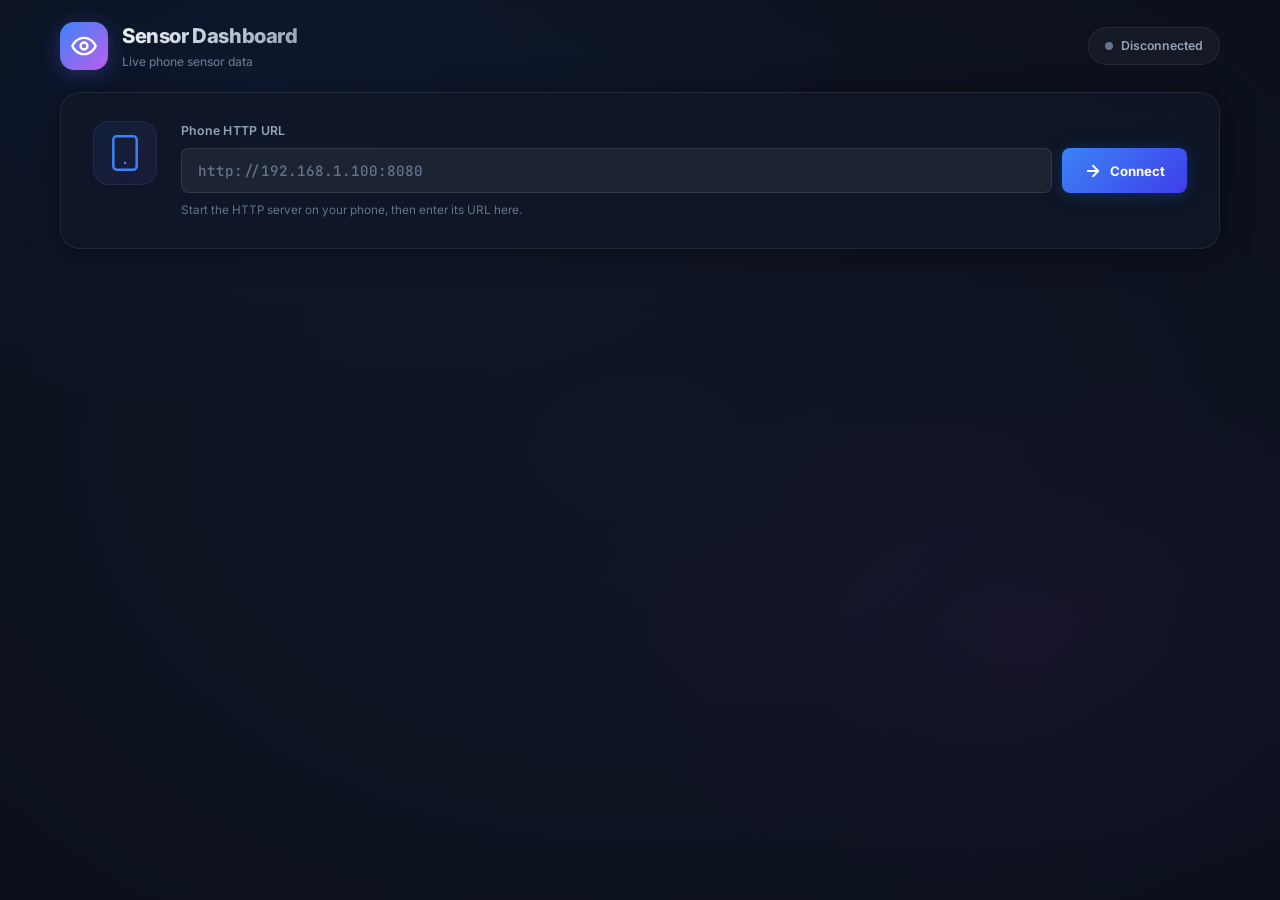
==== web-dashboard/index.html @ 3d36f5be "Add project files" ====
<!DOCTYPE html>
<html lang="en">
<head>
  <meta charset="UTF-8" />
  <meta name="viewport" content="width=device-width, initial-scale=1.0" />
  <title>Sensor Dashboard — Live Phone Sensor Data</title>
  <meta name="description" content="Real-time web dashboard for viewing accelerometer and gyroscope sensor data streamed from your phone." />
  <link rel="preconnect" href="https://fonts.googleapis.com" />
  <link rel="preconnect" href="https://fonts.gstatic.com" crossorigin />
  <link href="https://fonts.googleapis.com/css2?family=Inter:wght@400;500;600;700;800;900&family=JetBrains+Mono:wght@400;500;600;700&display=swap" rel="stylesheet" />
  <link rel="stylesheet" href="style.css" />
</head>
<body>
  <div class="app">
    <!-- Header -->
    <header class="header" id="app-header">
      <div class="header-left">
        <div class="logo-icon">
          <svg width="28" height="28" viewBox="0 0 24 24" fill="none" stroke="currentColor" stroke-width="2" stroke-linecap="round" stroke-linejoin="round">
            <path d="M2 12s3-7 10-7 10 7 10 7-3 7-10 7S2 12 2 12z"/>
            <circle cx="12" cy="12" r="3"/>
          </svg>
        </div>
        <div>
          <h1 class="header-title">Sensor Dashboard</h1>
          <p class="header-subtitle">Live phone sensor data</p>
        </div>
      </div>
      <div class="header-right">
        <div class="connection-status" id="connection-status">
          <span class="status-dot" id="status-dot"></span>
          <span class="status-text" id="status-text">Disconnected</span>
        </div>
      </div>
    </header>

    <!-- Connection Panel -->
    <section class="connect-panel glass-card" id="connect-panel">
      <div class="connect-inner">
        <div class="connect-icon-wrap">
          <svg class="connect-icon" width="40" height="40" viewBox="0 0 24 24" fill="none" stroke="currentColor" stroke-width="1.5" stroke-linecap="round" stroke-linejoin="round">
            <rect x="5" y="2" width="14" height="20" rx="2" ry="2"/>
            <line x1="12" y1="18" x2="12.01" y2="18"/>
          </svg>
        </div>
        <div class="connect-fields">
          <label class="field-label" for="phone-url">Phone HTTP URL</label>
          <div class="url-input-group">
            <input
              type="text"
              id="phone-url"
              class="url-input"
              placeholder="http://192.168.1.100:8080"
              spellcheck="false"
              autocomplete="off"
            />
            <button class="btn btn-primary" id="connect-btn">
              <span class="btn-icon">
                <svg width="18" height="18" viewBox="0 0 24 24" fill="none" stroke="currentColor" stroke-width="2.5" stroke-linecap="round" stroke-linejoin="round">
                  <path d="M5 12h14M12 5l7 7-7 7"/>
                </svg>
              </span>
              <span class="btn-label" id="connect-btn-label">Connect</span>
            </button>
          </div>
          <p class="connect-hint">Start the HTTP server on your phone, then enter its URL here.</p>
        </div>
      </div>
    </section>

    <!-- Stats Bar -->
    <section class="stats-bar" id="stats-bar">
      <div class="stat-chip" id="stat-samples">
        <span class="stat-icon">
          <svg width="16" height="16" viewBox="0 0 24 24" fill="none" stroke="currentColor" stroke-width="2"><polyline points="22 12 18 12 15 21 9 3 6 12 2 12"/></svg>
        </span>
        <span class="stat-label">Samples</span>
        <span class="stat-value" id="stat-samples-value">0</span>
      </div>
      <div class="stat-chip" id="stat-rate">
        <span class="stat-icon">
          <svg width="16" height="16" viewBox="0 0 24 24" fill="none" stroke="currentColor" stroke-width="2"><circle cx="12" cy="12" r="10"/><polyline points="12 6 12 12 16 14"/></svg>
        </span>
        <span class="stat-label">Rate</span>
        <span class="stat-value" id="stat-rate-value">0 Hz</span>
      </div>
      <div class="stat-chip" id="stat-latency">
        <span class="stat-icon">
          <svg width="16" height="16" viewBox="0 0 24 24" fill="none" stroke="currentColor" stroke-width="2"><path d="M13 2L3 14h9l-1 8 10-12h-9l1-8z"/></svg>
        </span>
        <span class="stat-label">Elapsed</span>
        <span class="stat-value" id="stat-latency-value">00:00</span>
      </div>
      <div class="stat-chip" id="stat-packet">
        <span class="stat-icon">
          <svg width="16" height="16" viewBox="0 0 24 24" fill="none" stroke="currentColor" stroke-width="2"><path d="M12 20V10M18 20V4M6 20v-4"/></svg>
        </span>
        <span class="stat-label">Seq</span>
        <span class="stat-value" id="stat-packet-value">—</span>
      </div>
    </section>

    <!-- Main Dashboard -->
    <main class="dashboard" id="dashboard">
      <!-- Accelerometer Card -->
      <section class="sensor-card glass-card" id="accel-card">
        <div class="sensor-header">
          <div class="sensor-title-group">
            <div class="sensor-icon accel-icon">
              <svg width="22" height="22" viewBox="0 0 24 24" fill="none" stroke="currentColor" stroke-width="2" stroke-linecap="round" stroke-linejoin="round">
                <path d="M13 2L3 14h9l-1 8 10-12h-9l1-8z"/>
              </svg>
            </div>
            <div>
              <h2 class="sensor-name">Accelerometer</h2>
              <span class="sensor-unit">m/s²</span>
            </div>
          </div>
          <div class="sensor-magnitude" id="accel-magnitude">0.000</div>
        </div>

        <div class="axis-rows">
          <div class="axis-row">
            <span class="axis-label accel-label">X</span>
            <div class="axis-bar-track">
              <div class="axis-bar accel-bar" id="accel-x-bar"></div>
            </div>
            <span class="axis-value mono" id="accel-x-value">0.000</span>
          </div>
          <div class="axis-row">
            <span class="axis-label accel-label">Y</span>
            <div class="axis-bar-track">
              <div class="axis-bar accel-bar" id="accel-y-bar"></div>
            </div>
            <span class="axis-value mono" id="accel-y-value">0.000</span>
          </div>
          <div class="axis-row">
            <span class="axis-label accel-label">Z</span>
            <div class="axis-bar-track">
              <div class="axis-bar accel-bar" id="accel-z-bar"></div>
            </div>
            <span class="axis-value mono" id="accel-z-value">0.000</span>
          </div>
        </div>

        <div class="chart-container">
          <canvas id="accel-chart" class="sensor-chart"></canvas>
        </div>
      </section>

      <!-- Gyroscope Card -->
      <section class="sensor-card glass-card" id="gyro-card">
        <div class="sensor-header">
          <div class="sensor-title-group">
            <div class="sensor-icon gyro-icon">
              <svg width="22" height="22" viewBox="0 0 24 24" fill="none" stroke="currentColor" stroke-width="2" stroke-linecap="round" stroke-linejoin="round">
                <path d="M21 12a9 9 0 11-6.219-8.56"/>
                <polyline points="21 3 21 9 15 9"/>
              </svg>
            </div>
            <div>
              <h2 class="sensor-name">Gyroscope</h2>
              <span class="sensor-unit">rad/s</span>
            </div>
          </div>
          <div class="sensor-magnitude gyro-mag" id="gyro-magnitude">0.000</div>
        </div>

        <div class="axis-rows">
          <div class="axis-row">
            <span class="axis-label gyro-label">X</span>
            <div class="axis-bar-track">
              <div class="axis-bar gyro-bar" id="gyro-x-bar"></div>
            </div>
            <span class="axis-value mono" id="gyro-x-value">0.000</span>
          </div>
          <div class="axis-row">
            <span class="axis-label gyro-label">Y</span>
            <div class="axis-bar-track">
              <div class="axis-bar gyro-bar" id="gyro-y-bar"></div>
            </div>
            <span class="axis-value mono" id="gyro-y-value">0.000</span>
          </div>
          <div class="axis-row">
            <span class="axis-label gyro-label">Z</span>
            <div class="axis-bar-track">
              <div class="axis-bar gyro-bar" id="gyro-z-bar"></div>
            </div>
            <span class="axis-value mono" id="gyro-z-value">0.000</span>
          </div>
        </div>

        <div class="chart-container">
          <canvas id="gyro-chart" class="sensor-chart"></canvas>
        </div>
      </section>
    </main>

    <!-- 3D Orientation Visualization -->
    <section class="orientation-section glass-card" id="orientation-section">
      <div class="sensor-header">
        <div class="sensor-title-group">
          <div class="sensor-icon orient-icon">
            <svg width="22" height="22" viewBox="0 0 24 24" fill="none" stroke="currentColor" stroke-width="2" stroke-linecap="round" stroke-linejoin="round">
              <rect x="4" y="4" width="16" height="16" rx="2" ry="2"/>
              <rect x="9" y="9" width="6" height="6"/>
              <line x1="9" y1="1" x2="9" y2="4"/>
              <line x1="15" y1="1" x2="15" y2="4"/>
              <line x1="9" y1="20" x2="9" y2="23"/>
              <line x1="15" y1="20" x2="15" y2="23"/>
              <line x1="20" y1="9" x2="23" y2="9"/>
              <line x1="20" y1="14" x2="23" y2="14"/>
              <line x1="1" y1="9" x2="4" y2="9"/>
              <line x1="1" y1="14" x2="4" y2="14"/>
            </svg>
          </div>
          <div>
            <h2 class="sensor-name">Live Data Feed</h2>
            <span class="sensor-unit">Raw JSON packets</span>
          </div>
        </div>
      </div>
      <div class="data-feed-container">
        <pre class="data-feed mono" id="data-feed"></pre>
      </div>
    </section>

  </div>

  <script src="app.js"></script>
</body>
</html>
---- web-dashboard/style.css ----
/* ====== Design Tokens ====== */
:root {
  /* Dark palette */
  --bg-primary: #0a0e1a;
  --bg-secondary: #111827;
  --bg-card: rgba(17, 24, 39, 0.7);
  --bg-card-hover: rgba(24, 33, 54, 0.85);
  --bg-glass: rgba(255, 255, 255, 0.04);
  --bg-glass-border: rgba(255, 255, 255, 0.08);
  --bg-input: rgba(255, 255, 255, 0.06);
  --bg-input-focus: rgba(255, 255, 255, 0.1);

  /* Text */
  --text-primary: #f1f5f9;
  --text-secondary: #94a3b8;
  --text-muted: #64748b;
  --text-inverse: #0f172a;

  /* Accent colors */
  --accel-hue: 217;
  --accel-color: hsl(var(--accel-hue), 91%, 60%);
  --accel-color-dim: hsla(var(--accel-hue), 91%, 60%, 0.15);
  --accel-glow: hsla(var(--accel-hue), 91%, 60%, 0.35);

  --gyro-hue: 280;
  --gyro-color: hsl(var(--gyro-hue), 80%, 65%);
  --gyro-color-dim: hsla(var(--gyro-hue), 80%, 65%, 0.15);
  --gyro-glow: hsla(var(--gyro-hue), 80%, 65%, 0.35);

  --orient-hue: 160;
  --orient-color: hsl(var(--orient-hue), 70%, 50%);

  --success: #22c55e;
  --warning: #f59e0b;
  --error: #ef4444;

  /* Misc */
  --radius-sm: 8px;
  --radius-md: 14px;
  --radius-lg: 20px;
  --shadow-card: 0 4px 32px rgba(0, 0, 0, 0.4);
  --transition-fast: 180ms ease;
  --transition-normal: 300ms ease;
  --font-sans: 'Inter', system-ui, -apple-system, sans-serif;
  --font-mono: 'JetBrains Mono', 'Fira Code', monospace;
}

/* ====== Reset & Base ====== */
*, *::before, *::after {
  box-sizing: border-box;
  margin: 0;
  padding: 0;
}

html {
  font-size: 15px;
  scroll-behavior: smooth;
  -webkit-font-smoothing: antialiased;
  -moz-osx-font-smoothing: grayscale;
}

body {
  font-family: var(--font-sans);
  background: var(--bg-primary);
  color: var(--text-primary);
  line-height: 1.6;
  min-height: 100vh;
  overflow-x: hidden;
}

/* Animated background gradient */
body::before {
  content: '';
  position: fixed;
  inset: 0;
  z-index: -1;
  background:
    radial-gradient(ellipse 80% 60% at 20% 10%, hsla(var(--accel-hue), 80%, 50%, 0.08) 0%, transparent 60%),
    radial-gradient(ellipse 60% 50% at 80% 70%, hsla(var(--gyro-hue), 70%, 50%, 0.06) 0%, transparent 60%),
    radial-gradient(ellipse 90% 90% at 50% 50%, hsla(220, 40%, 10%, 1) 0%, var(--bg-primary) 100%);
  animation: bgPulse 12s ease-in-out infinite alternate;
}

@keyframes bgPulse {
  0% { opacity: 1; }
  100% { opacity: 0.85; }
}

.mono {
  font-family: var(--font-mono);
}

/* ====== App Container ====== */
.app {
  max-width: 1200px;
  margin: 0 auto;
  padding: 0 20px 48px;
}

/* ====== Glass Card ====== */
.glass-card {
  background: var(--bg-card);
  border: 1px solid var(--bg-glass-border);
  border-radius: var(--radius-lg);
  backdrop-filter: blur(24px);
  -webkit-backdrop-filter: blur(24px);
  box-shadow: var(--shadow-card);
  transition: border-color var(--transition-normal), box-shadow var(--transition-normal);
}

.glass-card:hover {
  border-color: rgba(255, 255, 255, 0.12);
}

/* ====== Header ====== */
.header {
  display: flex;
  align-items: center;
  justify-content: space-between;
  padding: 20px 0;
  gap: 16px;
}

.header-left {
  display: flex;
  align-items: center;
  gap: 14px;
}

.logo-icon {
  display: flex;
  align-items: center;
  justify-content: center;
  width: 48px;
  height: 48px;
  border-radius: 14px;
  background: linear-gradient(135deg, var(--accel-color), var(--gyro-color));
  color: white;
  box-shadow: 0 4px 20px rgba(99, 102, 241, 0.3);
  animation: logoPulse 4s ease-in-out infinite;
}

@keyframes logoPulse {
  0%, 100% { box-shadow: 0 4px 20px rgba(99, 102, 241, 0.3); }
  50% { box-shadow: 0 4px 28px rgba(99, 102, 241, 0.5); }
}

.header-title {
  font-size: 1.35rem;
  font-weight: 800;
  letter-spacing: -0.02em;
  background: linear-gradient(135deg, var(--text-primary) 0%, var(--text-secondary) 100%);
  -webkit-background-clip: text;
  -webkit-text-fill-color: transparent;
  background-clip: text;
}

.header-subtitle {
  font-size: 0.8rem;
  color: var(--text-muted);
  font-weight: 500;
}

/* Connection status */
.connection-status {
  display: flex;
  align-items: center;
  gap: 8px;
  padding: 8px 16px;
  border-radius: 100px;
  background: rgba(255, 255, 255, 0.04);
  border: 1px solid rgba(255, 255, 255, 0.08);
  font-size: 0.82rem;
  font-weight: 600;
  transition: all var(--transition-normal);
}

.connection-status.connected {
  border-color: rgba(34, 197, 94, 0.3);
  background: rgba(34, 197, 94, 0.08);
}

.connection-status.connecting {
  border-color: rgba(245, 158, 11, 0.3);
  background: rgba(245, 158, 11, 0.08);
}

.status-dot {
  width: 8px;
  height: 8px;
  border-radius: 50%;
  background: var(--text-muted);
  transition: background var(--transition-normal);
}

.status-dot.active {
  background: var(--success);
  box-shadow: 0 0 8px var(--success);
  animation: dotPulse 2s ease-in-out infinite;
}

.status-dot.connecting {
  background: var(--warning);
  animation: dotPulse 0.8s ease-in-out infinite;
}

@keyframes dotPulse {
  0%, 100% { opacity: 1; }
  50% { opacity: 0.4; }
}

.status-text {
  color: var(--text-secondary);
}

/* ====== Connect Panel ====== */
.connect-panel {
  padding: 28px 32px;
  margin-bottom: 20px;
}

.connect-inner {
  display: flex;
  align-items: flex-start;
  gap: 24px;
}

.connect-icon-wrap {
  display: flex;
  align-items: center;
  justify-content: center;
  width: 64px;
  height: 64px;
  flex-shrink: 0;
  border-radius: 16px;
  background: linear-gradient(135deg, hsla(var(--accel-hue), 60%, 50%, 0.12), hsla(var(--gyro-hue), 50%, 50%, 0.1));
  border: 1px solid rgba(255, 255, 255, 0.06);
  color: var(--accel-color);
}

.connect-fields {
  flex: 1;
  min-width: 0;
}

.field-label {
  display: block;
  font-size: 0.82rem;
  font-weight: 600;
  color: var(--text-secondary);
  margin-bottom: 8px;
  letter-spacing: 0.02em;
}

.url-input-group {
  display: flex;
  gap: 10px;
}

.url-input {
  flex: 1;
  min-width: 0;
  padding: 12px 16px;
  border: 1px solid rgba(255, 255, 255, 0.1);
  border-radius: var(--radius-sm);
  background: var(--bg-input);
  color: var(--text-primary);
  font-family: var(--font-mono);
  font-size: 0.95rem;
  font-weight: 500;
  outline: none;
  transition: all var(--transition-fast);
}

.url-input::placeholder {
  color: var(--text-muted);
}

.url-input:focus {
  background: var(--bg-input-focus);
  border-color: var(--accel-color);
  box-shadow: 0 0 0 3px var(--accel-color-dim);
}

.connect-hint {
  margin-top: 8px;
  font-size: 0.78rem;
  color: var(--text-muted);
}

/* ====== Buttons ====== */
.btn {
  display: inline-flex;
  align-items: center;
  gap: 8px;
  padding: 12px 22px;
  border: none;
  border-radius: var(--radius-sm);
  font-family: var(--font-sans);
  font-size: 0.88rem;
  font-weight: 700;
  cursor: pointer;
  transition: all var(--transition-fast);
  white-space: nowrap;
}

.btn-primary {
  background: linear-gradient(135deg, var(--accel-color), hsl(240, 80%, 58%));
  color: white;
  box-shadow: 0 2px 16px hsla(var(--accel-hue), 80%, 50%, 0.3);
}

.btn-primary:hover {
  box-shadow: 0 4px 24px hsla(var(--accel-hue), 80%, 50%, 0.45);
  transform: translateY(-1px);
}

.btn-primary:active {
  transform: translateY(0);
}

.btn-primary.connected {
  background: linear-gradient(135deg, var(--error), hsl(0, 70%, 45%));
  box-shadow: 0 2px 16px hsla(0, 80%, 50%, 0.3);
}

.btn-primary.connected:hover {
  box-shadow: 0 4px 24px hsla(0, 80%, 50%, 0.45);
}

.btn-icon {
  display: flex;
  align-items: center;
}

/* ====== Stats Bar ====== */
.stats-bar {
  display: flex;
  gap: 10px;
  margin-bottom: 20px;
  flex-wrap: wrap;
  opacity: 0;
  transform: translateY(8px);
  transition: all var(--transition-normal);
  pointer-events: none;
}

.stats-bar.visible {
  opacity: 1;
  transform: translateY(0);
  pointer-events: auto;
}

.stat-chip {
  display: flex;
  align-items: center;
  gap: 8px;
  padding: 10px 16px;
  background: rgba(255, 255, 255, 0.04);
  border: 1px solid rgba(255, 255, 255, 0.07);
  border-radius: 100px;
  font-size: 0.82rem;
  transition: all var(--transition-fast);
}

.stat-chip:hover {
  background: rgba(255, 255, 255, 0.07);
}

.stat-icon {
  display: flex;
  color: var(--text-muted);
}

.stat-label {
  color: var(--text-muted);
  font-weight: 500;
}

.stat-value {
  font-family: var(--font-mono);
  font-weight: 700;
  color: var(--text-primary);
  font-size: 0.85rem;
}

/* ====== Dashboard Grid ====== */
.dashboard {
  display: grid;
  grid-template-columns: 1fr 1fr;
  gap: 20px;
  margin-bottom: 20px;
  opacity: 0;
  transform: translateY(12px);
  transition: all 500ms ease;
}

.dashboard.visible {
  opacity: 1;
  transform: translateY(0);
}

/* ====== Sensor Card ====== */
.sensor-card {
  padding: 24px;
  transition: all var(--transition-normal);
}

.sensor-card:hover {
  box-shadow: 0 8px 40px rgba(0, 0, 0, 0.5);
}

.sensor-header {
  display: flex;
  align-items: center;
  justify-content: space-between;
  margin-bottom: 20px;
}

.sensor-title-group {
  display: flex;
  align-items: center;
  gap: 12px;
}

.sensor-icon {
  display: flex;
  align-items: center;
  justify-content: center;
  width: 42px;
  height: 42px;
  border-radius: 12px;
}

.accel-icon {
  background: var(--accel-color-dim);
  color: var(--accel-color);
  box-shadow: 0 0 16px var(--accel-color-dim);
}

.gyro-icon {
  background: var(--gyro-color-dim);
  color: var(--gyro-color);
  box-shadow: 0 0 16px var(--gyro-color-dim);
}

.orient-icon {
  background: hsla(var(--orient-hue), 70%, 50%, 0.15);
  color: var(--orient-color);
  box-shadow: 0 0 16px hsla(var(--orient-hue), 70%, 50%, 0.15);
}

.sensor-name {
  font-size: 1.05rem;
  font-weight: 700;
  letter-spacing: -0.01em;
}

.sensor-unit {
  font-size: 0.75rem;
  color: var(--text-muted);
  font-weight: 500;
}

.sensor-magnitude {
  font-family: var(--font-mono);
  font-size: 1.6rem;
  font-weight: 800;
  color: var(--accel-color);
  text-shadow: 0 0 20px var(--accel-glow);
  transition: color var(--transition-fast);
}

.sensor-magnitude.gyro-mag {
  color: var(--gyro-color);
  text-shadow: 0 0 20px var(--gyro-glow);
}

/* ====== Axis Rows ====== */
.axis-rows {
  display: flex;
  flex-direction: column;
  gap: 12px;
  margin-bottom: 20px;
}

.axis-row {
  display: flex;
  align-items: center;
  gap: 12px;
}

.axis-label {
  font-family: var(--font-mono);
  font-size: 0.85rem;
  font-weight: 800;
  width: 20px;
  text-align: center;
}

.accel-label { color: var(--accel-color); }
.gyro-label { color: var(--gyro-color); }

.axis-bar-track {
  flex: 1;
  height: 8px;
  border-radius: 4px;
  background: rgba(255, 255, 255, 0.06);
  overflow: hidden;
  position: relative;
}

.axis-bar {
  height: 100%;
  border-radius: 4px;
  width: 0%;
  transition: width 80ms linear;
  position: relative;
}

.accel-bar {
  background: linear-gradient(90deg, var(--accel-color), hsl(calc(var(--accel-hue) + 20), 90%, 65%));
  box-shadow: 0 0 8px var(--accel-glow);
}

.gyro-bar {
  background: linear-gradient(90deg, var(--gyro-color), hsl(calc(var(--gyro-hue) + 20), 80%, 70%));
  box-shadow: 0 0 8px var(--gyro-glow);
}

.axis-value {
  width: 110px;
  text-align: right;
  font-size: 0.82rem;
  font-weight: 600;
  color: var(--text-secondary);
}

/* ====== Charts ====== */
.chart-container {
  position: relative;
  width: 100%;
  height: 120px;
  border-radius: var(--radius-sm);
  overflow: hidden;
  background: rgba(255, 255, 255, 0.02);
  border: 1px solid rgba(255, 255, 255, 0.04);
}

.sensor-chart {
  width: 100%;
  height: 100%;
  display: block;
}

/* ====== Orientation / Data Feed Section ====== */
.orientation-section {
  padding: 24px;
  opacity: 0;
  transform: translateY(12px);
  transition: all 500ms ease 200ms;
}

.orientation-section.visible {
  opacity: 1;
  transform: translateY(0);
}

.data-feed-container {
  margin-top: 16px;
  max-height: 200px;
  overflow-y: auto;
  border-radius: var(--radius-sm);
  background: rgba(0, 0, 0, 0.3);
  border: 1px solid rgba(255, 255, 255, 0.04);
}

.data-feed-container::-webkit-scrollbar {
  width: 6px;
}

.data-feed-container::-webkit-scrollbar-track {
  background: transparent;
}

.data-feed-container::-webkit-scrollbar-thumb {
  background: rgba(255, 255, 255, 0.1);
  border-radius: 3px;
}

.data-feed {
  padding: 12px 16px;
  font-size: 0.72rem;
  line-height: 1.7;
  color: var(--text-muted);
  white-space: pre-wrap;
  word-break: break-all;
}

.data-feed .feed-line {
  display: block;
  padding: 2px 0;
  border-bottom: 1px solid rgba(255, 255, 255, 0.02);
}

.data-feed .feed-line:last-child {
  border-bottom: none;
}

.data-feed .feed-key {
  color: var(--accel-color);
}

.data-feed .feed-value {
  color: var(--text-secondary);
}

.data-feed .feed-number {
  color: var(--gyro-color);
}

/* ====== Responsive ====== */
@media (max-width: 800px) {
  .dashboard {
    grid-template-columns: 1fr;
  }

  .connect-inner {
    flex-direction: column;
    align-items: stretch;
  }

  .connect-icon-wrap {
    display: none;
  }

  .url-input-group {
    flex-direction: column;
  }

  .stats-bar {
    gap: 8px;
  }

  .stat-chip {
    padding: 8px 12px;
    font-size: 0.78rem;
  }
}

@media (max-width: 500px) {
  html {
    font-size: 14px;
  }

  .app {
    padding: 0 12px 32px;
  }

  .connect-panel {
    padding: 20px;
  }

  .sensor-card {
    padding: 18px;
  }

  .header-title {
    font-size: 1.15rem;
  }
}

/* ====== Animations ====== */
@keyframes fadeInUp {
  from {
    opacity: 0;
    transform: translateY(16px);
  }
  to {
    opacity: 1;
    transform: translateY(0);
  }
}

.connect-panel {
  animation: fadeInUp 600ms ease forwards;
}
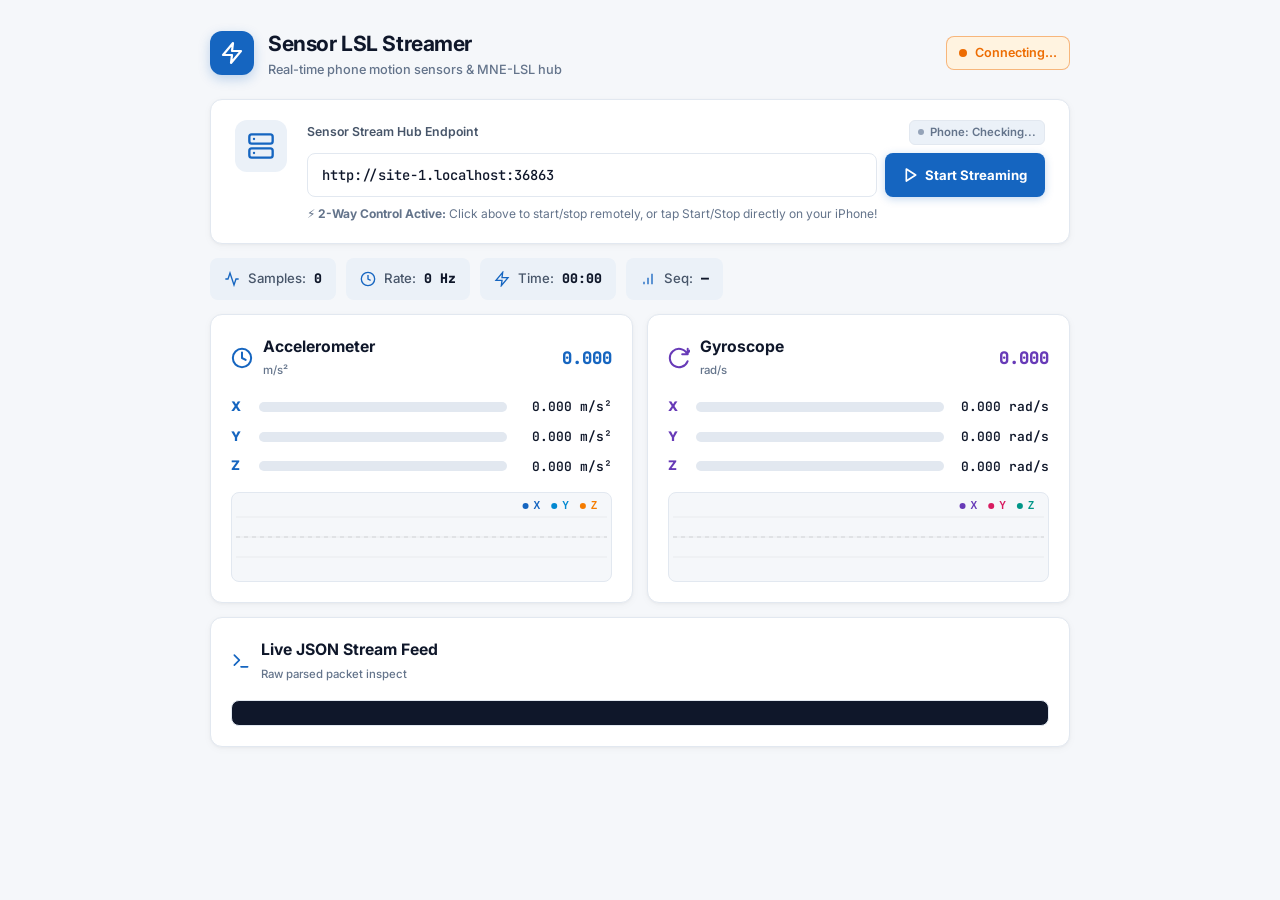
==== commit d363cdc3: "bug fixes" ====
--- a/web-dashboard/index.html
+++ b/web-dashboard/index.html
@@ -3,27 +3,26 @@
 <head>
   <meta charset="UTF-8" />
   <meta name="viewport" content="width=device-width, initial-scale=1.0" />
-  <title>Sensor Dashboard — Live Phone Sensor Data</title>
-  <meta name="description" content="Real-time web dashboard for viewing accelerometer and gyroscope sensor data streamed from your phone." />
+  <title>Sensor LSL Streamer — Live Dashboard</title>
+  <meta name="description" content="Real-time motion sensor dashboard matching the Flutter mobile app." />
   <link rel="preconnect" href="https://fonts.googleapis.com" />
   <link rel="preconnect" href="https://fonts.gstatic.com" crossorigin />
-  <link href="https://fonts.googleapis.com/css2?family=Inter:wght@400;500;600;700;800;900&family=JetBrains+Mono:wght@400;500;600;700&display=swap" rel="stylesheet" />
+  <link href="https://fonts.googleapis.com/css2?family=Inter:wght@400;500;600;700;800&family=JetBrains+Mono:wght@500;600;700&display=swap" rel="stylesheet" />
   <link rel="stylesheet" href="style.css" />
 </head>
 <body>
   <div class="app">
-    <!-- Header -->
+    <!-- App Bar / Header -->
     <header class="header" id="app-header">
       <div class="header-left">
         <div class="logo-icon">
-          <svg width="28" height="28" viewBox="0 0 24 24" fill="none" stroke="currentColor" stroke-width="2" stroke-linecap="round" stroke-linejoin="round">
-            <path d="M2 12s3-7 10-7 10 7 10 7-3 7-10 7S2 12 2 12z"/>
-            <circle cx="12" cy="12" r="3"/>
+          <svg width="24" height="24" viewBox="0 0 24 24" fill="none" stroke="currentColor" stroke-width="2.2" stroke-linecap="round" stroke-linejoin="round">
+            <path d="M13 2L3 14h9l-1 8 10-12h-9l1-8z"/>
           </svg>
         </div>
         <div>
-          <h1 class="header-title">Sensor Dashboard</h1>
-          <p class="header-subtitle">Live phone sensor data</p>
+          <h1 class="header-title">Sensor LSL Streamer</h1>
+          <p class="header-subtitle">Real-time phone motion sensors & MNE-LSL hub</p>
         </div>
       </div>
       <div class="header-right">
@@ -34,81 +33,90 @@
       </div>
     </header>
 
-    <!-- Connection Panel -->
+    <!-- Stream Summary Card (Matching Flutter _StreamSummary) -->
     <section class="connect-panel glass-card" id="connect-panel">
       <div class="connect-inner">
         <div class="connect-icon-wrap">
-          <svg class="connect-icon" width="40" height="40" viewBox="0 0 24 24" fill="none" stroke="currentColor" stroke-width="1.5" stroke-linecap="round" stroke-linejoin="round">
-            <rect x="5" y="2" width="14" height="20" rx="2" ry="2"/>
-            <line x1="12" y1="18" x2="12.01" y2="18"/>
+          <svg class="connect-icon" width="28" height="28" viewBox="0 0 24 24" fill="none" stroke="currentColor" stroke-width="2" stroke-linecap="round" stroke-linejoin="round">
+            <rect x="2" y="2" width="20" height="8" rx="2" ry="2"/>
+            <rect x="2" y="14" width="20" height="8" rx="2" ry="2"/>
+            <line x1="6" y1="6" x2="6.01" y2="6"/>
+            <line x1="6" y1="18" x2="6.01" y2="18"/>
           </svg>
         </div>
         <div class="connect-fields">
-          <label class="field-label" for="phone-url">Phone HTTP URL</label>
+          <div style="display: flex; align-items: center; justify-content: space-between; margin-bottom: 8px;">
+            <label class="field-label" style="margin-bottom: 0;" for="phone-url">Sensor Stream Hub Endpoint</label>
+            <span class="phone-sync-pill" id="phone-sync-pill">
+              <span class="sync-dot" id="sync-dot"></span>
+              <span id="sync-text">Phone: Checking...</span>
+            </span>
+          </div>
           <div class="url-input-group">
             <input
               type="text"
               id="phone-url"
               class="url-input"
-              placeholder="http://192.168.1.100:8080"
+              placeholder="http://localhost:3000"
               spellcheck="false"
               autocomplete="off"
             />
-            <button class="btn btn-primary" id="connect-btn">
-              <span class="btn-icon">
-                <svg width="18" height="18" viewBox="0 0 24 24" fill="none" stroke="currentColor" stroke-width="2.5" stroke-linecap="round" stroke-linejoin="round">
-                  <path d="M5 12h14M12 5l7 7-7 7"/>
+            <button class="btn btn-primary" id="remote-stream-btn" type="button">
+              <span class="btn-icon" id="remote-btn-icon">
+                <svg width="16" height="16" viewBox="0 0 24 24" fill="none" stroke="currentColor" stroke-width="2.5" stroke-linecap="round" stroke-linejoin="round">
+                  <polygon points="5 3 19 12 5 21 5 3"/>
                 </svg>
               </span>
-              <span class="btn-label" id="connect-btn-label">Connect</span>
+              <span class="btn-label" id="remote-btn-label">Start Streaming</span>
             </button>
           </div>
-          <p class="connect-hint">Start the HTTP server on your phone, then enter its URL here.</p>
+          <p class="connect-hint">⚡ <b>2-Way Control Active:</b> Click above to start/stop remotely, or tap Start/Stop directly on your iPhone!</p>
         </div>
       </div>
     </section>
 
-    <!-- Stats Bar -->
+    <!-- Stats Bar (Matching Flutter _MetricChips) -->
     <section class="stats-bar" id="stats-bar">
       <div class="stat-chip" id="stat-samples">
         <span class="stat-icon">
           <svg width="16" height="16" viewBox="0 0 24 24" fill="none" stroke="currentColor" stroke-width="2"><polyline points="22 12 18 12 15 21 9 3 6 12 2 12"/></svg>
         </span>
-        <span class="stat-label">Samples</span>
+        <span class="stat-label">Samples:</span>
         <span class="stat-value" id="stat-samples-value">0</span>
       </div>
       <div class="stat-chip" id="stat-rate">
         <span class="stat-icon">
           <svg width="16" height="16" viewBox="0 0 24 24" fill="none" stroke="currentColor" stroke-width="2"><circle cx="12" cy="12" r="10"/><polyline points="12 6 12 12 16 14"/></svg>
         </span>
-        <span class="stat-label">Rate</span>
+        <span class="stat-label">Rate:</span>
         <span class="stat-value" id="stat-rate-value">0 Hz</span>
       </div>
       <div class="stat-chip" id="stat-latency">
         <span class="stat-icon">
           <svg width="16" height="16" viewBox="0 0 24 24" fill="none" stroke="currentColor" stroke-width="2"><path d="M13 2L3 14h9l-1 8 10-12h-9l1-8z"/></svg>
         </span>
-        <span class="stat-label">Elapsed</span>
+        <span class="stat-label">Time:</span>
         <span class="stat-value" id="stat-latency-value">00:00</span>
       </div>
       <div class="stat-chip" id="stat-packet">
         <span class="stat-icon">
           <svg width="16" height="16" viewBox="0 0 24 24" fill="none" stroke="currentColor" stroke-width="2"><path d="M12 20V10M18 20V4M6 20v-4"/></svg>
         </span>
-        <span class="stat-label">Seq</span>
+        <span class="stat-label">Seq:</span>
         <span class="stat-value" id="stat-packet-value">—</span>
       </div>
     </section>
 
-    <!-- Main Dashboard -->
+    <!-- Main Dashboard Sensor Cards (Matching Flutter _SensorCard) -->
     <main class="dashboard" id="dashboard">
       <!-- Accelerometer Card -->
       <section class="sensor-card glass-card" id="accel-card">
         <div class="sensor-header">
           <div class="sensor-title-group">
             <div class="sensor-icon accel-icon">
-              <svg width="22" height="22" viewBox="0 0 24 24" fill="none" stroke="currentColor" stroke-width="2" stroke-linecap="round" stroke-linejoin="round">
-                <path d="M13 2L3 14h9l-1 8 10-12h-9l1-8z"/>
+              <svg width="22" height="22" viewBox="0 0 24 24" fill="none" stroke="currentColor" stroke-width="2.2" stroke-linecap="round" stroke-linejoin="round">
+                <circle cx="12" cy="12" r="10"/>
+                <polyline points="12 6 12 12 16 14"/>
               </svg>
             </div>
             <div>
@@ -125,21 +133,21 @@
             <div class="axis-bar-track">
               <div class="axis-bar accel-bar" id="accel-x-bar"></div>
             </div>
-            <span class="axis-value mono" id="accel-x-value">0.000</span>
+            <span class="axis-value mono" id="accel-x-value">0.000 m/s²</span>
           </div>
           <div class="axis-row">
             <span class="axis-label accel-label">Y</span>
             <div class="axis-bar-track">
               <div class="axis-bar accel-bar" id="accel-y-bar"></div>
             </div>
-            <span class="axis-value mono" id="accel-y-value">0.000</span>
+            <span class="axis-value mono" id="accel-y-value">0.000 m/s²</span>
           </div>
           <div class="axis-row">
             <span class="axis-label accel-label">Z</span>
             <div class="axis-bar-track">
               <div class="axis-bar accel-bar" id="accel-z-bar"></div>
             </div>
-            <span class="axis-value mono" id="accel-z-value">0.000</span>
+            <span class="axis-value mono" id="accel-z-value">0.000 m/s²</span>
           </div>
         </div>
 
@@ -153,9 +161,8 @@
         <div class="sensor-header">
           <div class="sensor-title-group">
             <div class="sensor-icon gyro-icon">
-              <svg width="22" height="22" viewBox="0 0 24 24" fill="none" stroke="currentColor" stroke-width="2" stroke-linecap="round" stroke-linejoin="round">
-                <path d="M21 12a9 9 0 11-6.219-8.56"/>
-                <polyline points="21 3 21 9 15 9"/>
+              <svg width="22" height="22" viewBox="0 0 24 24" fill="none" stroke="currentColor" stroke-width="2.2" stroke-linecap="round" stroke-linejoin="round">
+                <path d="M21.5 2v6h-6M21.34 15.57a10 10 0 1 1-.57-8.38l5.67-5.67"/>
               </svg>
             </div>
             <div>
@@ -172,21 +179,21 @@
             <div class="axis-bar-track">
               <div class="axis-bar gyro-bar" id="gyro-x-bar"></div>
             </div>
-            <span class="axis-value mono" id="gyro-x-value">0.000</span>
+            <span class="axis-value mono" id="gyro-x-value">0.000 rad/s</span>
           </div>
           <div class="axis-row">
             <span class="axis-label gyro-label">Y</span>
             <div class="axis-bar-track">
               <div class="axis-bar gyro-bar" id="gyro-y-bar"></div>
             </div>
-            <span class="axis-value mono" id="gyro-y-value">0.000</span>
+            <span class="axis-value mono" id="gyro-y-value">0.000 rad/s</span>
           </div>
           <div class="axis-row">
             <span class="axis-label gyro-label">Z</span>
             <div class="axis-bar-track">
               <div class="axis-bar gyro-bar" id="gyro-z-bar"></div>
             </div>
-            <span class="axis-value mono" id="gyro-z-value">0.000</span>
+            <span class="axis-value mono" id="gyro-z-value">0.000 rad/s</span>
           </div>
         </div>
 
@@ -196,27 +203,19 @@
       </section>
     </main>
 
-    <!-- 3D Orientation Visualization -->
+    <!-- Raw Live Data Feed -->
     <section class="orientation-section glass-card" id="orientation-section">
       <div class="sensor-header">
         <div class="sensor-title-group">
           <div class="sensor-icon orient-icon">
-            <svg width="22" height="22" viewBox="0 0 24 24" fill="none" stroke="currentColor" stroke-width="2" stroke-linecap="round" stroke-linejoin="round">
-              <rect x="4" y="4" width="16" height="16" rx="2" ry="2"/>
-              <rect x="9" y="9" width="6" height="6"/>
-              <line x1="9" y1="1" x2="9" y2="4"/>
-              <line x1="15" y1="1" x2="15" y2="4"/>
-              <line x1="9" y1="20" x2="9" y2="23"/>
-              <line x1="15" y1="20" x2="15" y2="23"/>
-              <line x1="20" y1="9" x2="23" y2="9"/>
-              <line x1="20" y1="14" x2="23" y2="14"/>
-              <line x1="1" y1="9" x2="4" y2="9"/>
-              <line x1="1" y1="14" x2="4" y2="14"/>
+            <svg width="20" height="20" viewBox="0 0 24 24" fill="none" stroke="currentColor" stroke-width="2" stroke-linecap="round" stroke-linejoin="round">
+              <polyline points="4 17 10 11 4 5"/>
+              <line x1="12" y1="19" x2="20" y2="19"/>
             </svg>
           </div>
           <div>
-            <h2 class="sensor-name">Live Data Feed</h2>
-            <span class="sensor-unit">Raw JSON packets</span>
+            <h2 class="sensor-name">Live JSON Stream Feed</h2>
+            <span class="sensor-unit">Raw parsed packet inspect</span>
           </div>
         </div>
       </div>
@@ -224,7 +223,6 @@
         <pre class="data-feed mono" id="data-feed"></pre>
       </div>
     </section>
-
   </div>
 
   <script src="app.js"></script>
--- a/web-dashboard/style.css
+++ b/web-dashboard/style.css
@@ -1,48 +1,50 @@
-/* ====== Design Tokens ====== */
+/* ====== Material 3 Design System (Matching Flutter Mobile App) ====== */
 :root {
-  /* Dark palette */
-  --bg-primary: #0a0e1a;
-  --bg-secondary: #111827;
-  --bg-card: rgba(17, 24, 39, 0.7);
-  --bg-card-hover: rgba(24, 33, 54, 0.85);
-  --bg-glass: rgba(255, 255, 255, 0.04);
-  --bg-glass-border: rgba(255, 255, 255, 0.08);
-  --bg-input: rgba(255, 255, 255, 0.06);
-  --bg-input-focus: rgba(255, 255, 255, 0.1);
-
+  /* Flutter Theme Palette */
+  --bg-scaffold: #F5F7FA;
+  --bg-card: #FFFFFF;
+  --bg-card-hover: #FAFCFF;
+  --bg-surface-highest: #EBF1F8;
+  --bg-input: #FFFFFF;
+  --border-color: #E2E8F0;
+  --border-focus: #1565C0;
+  
   /* Text */
-  --text-primary: #f1f5f9;
-  --text-secondary: #94a3b8;
-  --text-muted: #64748b;
-  --text-inverse: #0f172a;
-
-  /* Accent colors */
-  --accel-hue: 217;
-  --accel-color: hsl(var(--accel-hue), 91%, 60%);
-  --accel-color-dim: hsla(var(--accel-hue), 91%, 60%, 0.15);
-  --accel-glow: hsla(var(--accel-hue), 91%, 60%, 0.35);
-
-  --gyro-hue: 280;
-  --gyro-color: hsl(var(--gyro-hue), 80%, 65%);
-  --gyro-color-dim: hsla(var(--gyro-hue), 80%, 65%, 0.15);
-  --gyro-glow: hsla(var(--gyro-hue), 80%, 65%, 0.35);
-
-  --orient-hue: 160;
-  --orient-color: hsl(var(--orient-hue), 70%, 50%);
-
-  --success: #22c55e;
-  --warning: #f59e0b;
-  --error: #ef4444;
-
-  /* Misc */
+  --text-primary: #0F172A;
+  --text-secondary: #475569;
+  --text-muted: #64748B;
+  --text-disabled: #94A3B8;
+
+  /* Brand & Sensor Accents */
+  --primary-color: #1565C0;
+  --primary-hover: #0D47A1;
+  --primary-light: #E3F2FD;
+  
+  --accel-color: #1565C0;
+  --accel-light: rgba(21, 101, 192, 0.08);
+  --accel-bar-bg: #E2E8F0;
+  
+  --gyro-color: #673AB7;
+  --gyro-light: rgba(103, 58, 183, 0.08);
+  --gyro-bar-bg: #E2E8F0;
+
+  --success: #2E7D32;
+  --success-bg: #E8F5E9;
+  --warning: #ED6C02;
+  --warning-bg: #FFF3E0;
+  --error: #D32F2F;
+  --error-bg: #FFEBEE;
+
+  /* Typography & Geometry */
   --radius-sm: 8px;
-  --radius-md: 14px;
-  --radius-lg: 20px;
-  --shadow-card: 0 4px 32px rgba(0, 0, 0, 0.4);
-  --transition-fast: 180ms ease;
-  --transition-normal: 300ms ease;
-  --font-sans: 'Inter', system-ui, -apple-system, sans-serif;
-  --font-mono: 'JetBrains Mono', 'Fira Code', monospace;
+  --radius-md: 12px;
+  --radius-lg: 16px;
+  --shadow-sm: 0 1px 3px rgba(0, 0, 0, 0.05), 0 1px 2px rgba(0, 0, 0, 0.03);
+  --shadow-card: 0 2px 10px rgba(0, 0, 0, 0.03), 0 1px 3px rgba(0, 0, 0, 0.04);
+  --transition-fast: 150ms ease;
+  --transition-normal: 250ms ease;
+  --font-sans: 'Inter', system-ui, -apple-system, BlinkMacSystemFont, 'Segoe UI', Roboto, sans-serif;
+  --font-mono: 'JetBrains Mono', 'SF Mono', Menlo, Consolas, monospace;
 }
 
 /* ====== Reset & Base ====== */
@@ -54,70 +56,46 @@
 
 html {
   font-size: 15px;
-  scroll-behavior: smooth;
   -webkit-font-smoothing: antialiased;
   -moz-osx-font-smoothing: grayscale;
 }
 
 body {
   font-family: var(--font-sans);
-  background: var(--bg-primary);
-  color: var(--text-primary);
-  line-height: 1.6;
+  background-color: var(--bg-scaffold);
+  color: var(--text-primary);
+  line-height: 1.5;
   min-height: 100vh;
-  overflow-x: hidden;
-}
-
-/* Animated background gradient */
-body::before {
-  content: '';
-  position: fixed;
-  inset: 0;
-  z-index: -1;
-  background:
-    radial-gradient(ellipse 80% 60% at 20% 10%, hsla(var(--accel-hue), 80%, 50%, 0.08) 0%, transparent 60%),
-    radial-gradient(ellipse 60% 50% at 80% 70%, hsla(var(--gyro-hue), 70%, 50%, 0.06) 0%, transparent 60%),
-    radial-gradient(ellipse 90% 90% at 50% 50%, hsla(220, 40%, 10%, 1) 0%, var(--bg-primary) 100%);
-  animation: bgPulse 12s ease-in-out infinite alternate;
-}
-
-@keyframes bgPulse {
-  0% { opacity: 1; }
-  100% { opacity: 0.85; }
 }
 
 .mono {
   font-family: var(--font-mono);
+  font-feature-settings: 'tnum';
+  font-variant-numeric: tabular-nums;
 }
 
 /* ====== App Container ====== */
 .app {
-  max-width: 1200px;
+  max-width: 900px;
   margin: 0 auto;
-  padding: 0 20px 48px;
-}
-
-/* ====== Glass Card ====== */
+  padding: 16px 20px 48px;
+}
+
+/* ====== Material Cards ====== */
 .glass-card {
   background: var(--bg-card);
-  border: 1px solid var(--bg-glass-border);
-  border-radius: var(--radius-lg);
-  backdrop-filter: blur(24px);
-  -webkit-backdrop-filter: blur(24px);
+  border: 1px solid var(--border-color);
+  border-radius: var(--radius-md);
   box-shadow: var(--shadow-card);
-  transition: border-color var(--transition-normal), box-shadow var(--transition-normal);
-}
-
-.glass-card:hover {
-  border-color: rgba(255, 255, 255, 0.12);
-}
-
-/* ====== Header ====== */
+  transition: box-shadow var(--transition-fast), border-color var(--transition-fast);
+}
+
+/* ====== Header / App Bar ====== */
 .header {
   display: flex;
   align-items: center;
   justify-content: space-between;
-  padding: 20px 0;
+  padding: 12px 0 20px;
   gap: 16px;
 }
 
@@ -131,111 +109,94 @@
   display: flex;
   align-items: center;
   justify-content: center;
-  width: 48px;
-  height: 48px;
-  border-radius: 14px;
-  background: linear-gradient(135deg, var(--accel-color), var(--gyro-color));
+  width: 44px;
+  height: 44px;
+  border-radius: 12px;
+  background: var(--primary-color);
   color: white;
-  box-shadow: 0 4px 20px rgba(99, 102, 241, 0.3);
-  animation: logoPulse 4s ease-in-out infinite;
-}
-
-@keyframes logoPulse {
-  0%, 100% { box-shadow: 0 4px 20px rgba(99, 102, 241, 0.3); }
-  50% { box-shadow: 0 4px 28px rgba(99, 102, 241, 0.5); }
+  box-shadow: 0 4px 12px rgba(21, 101, 192, 0.25);
 }
 
 .header-title {
-  font-size: 1.35rem;
-  font-weight: 800;
+  font-size: 1.4rem;
+  font-weight: 700;
   letter-spacing: -0.02em;
-  background: linear-gradient(135deg, var(--text-primary) 0%, var(--text-secondary) 100%);
-  -webkit-background-clip: text;
-  -webkit-text-fill-color: transparent;
-  background-clip: text;
+  color: var(--text-primary);
 }
 
 .header-subtitle {
-  font-size: 0.8rem;
+  font-size: 0.85rem;
   color: var(--text-muted);
   font-weight: 500;
 }
 
-/* Connection status */
+/* ====== Status Pill ====== */
 .connection-status {
-  display: flex;
+  display: inline-flex;
   align-items: center;
   gap: 8px;
-  padding: 8px 16px;
-  border-radius: 100px;
-  background: rgba(255, 255, 255, 0.04);
-  border: 1px solid rgba(255, 255, 255, 0.08);
-  font-size: 0.82rem;
+  height: 34px;
+  padding: 0 12px;
+  border-radius: 8px;
+  border: 1px solid var(--border-color);
+  background: var(--bg-card);
+  font-size: 0.84rem;
   font-weight: 600;
-  transition: all var(--transition-normal);
-}
-
-.connection-status.connected {
-  border-color: rgba(34, 197, 94, 0.3);
-  background: rgba(34, 197, 94, 0.08);
-}
-
-.connection-status.connecting {
-  border-color: rgba(245, 158, 11, 0.3);
-  background: rgba(245, 158, 11, 0.08);
+  color: var(--text-secondary);
+  transition: all var(--transition-fast);
 }
 
 .status-dot {
   width: 8px;
   height: 8px;
   border-radius: 50%;
-  background: var(--text-muted);
-  transition: background var(--transition-normal);
-}
-
-.status-dot.active {
+  background: var(--text-disabled);
+  transition: background var(--transition-fast);
+}
+
+.connection-status.connected {
+  border-color: rgba(46, 125, 50, 0.45);
+  background: var(--success-bg);
+  color: var(--success);
+}
+
+.connection-status.connected .status-dot {
   background: var(--success);
-  box-shadow: 0 0 8px var(--success);
-  animation: dotPulse 2s ease-in-out infinite;
-}
-
-.status-dot.connecting {
+  box-shadow: 0 0 6px rgba(46, 125, 50, 0.6);
+}
+
+.connection-status.connecting {
+  border-color: rgba(237, 108, 2, 0.45);
+  background: var(--warning-bg);
+  color: var(--warning);
+}
+
+.connection-status.connecting .status-dot {
   background: var(--warning);
-  animation: dotPulse 0.8s ease-in-out infinite;
-}
-
-@keyframes dotPulse {
-  0%, 100% { opacity: 1; }
-  50% { opacity: 0.4; }
-}
-
-.status-text {
-  color: var(--text-secondary);
-}
-
-/* ====== Connect Panel ====== */
+}
+
+/* ====== Connection Panel ====== */
 .connect-panel {
-  padding: 28px 32px;
-  margin-bottom: 20px;
+  padding: 20px 24px;
+  margin-bottom: 14px;
 }
 
 .connect-inner {
   display: flex;
   align-items: flex-start;
-  gap: 24px;
+  gap: 20px;
 }
 
 .connect-icon-wrap {
   display: flex;
   align-items: center;
   justify-content: center;
-  width: 64px;
-  height: 64px;
+  width: 52px;
+  height: 52px;
   flex-shrink: 0;
-  border-radius: 16px;
-  background: linear-gradient(135deg, hsla(var(--accel-hue), 60%, 50%, 0.12), hsla(var(--gyro-hue), 50%, 50%, 0.1));
-  border: 1px solid rgba(255, 255, 255, 0.06);
-  color: var(--accel-color);
+  border-radius: 12px;
+  background: var(--bg-surface-highest);
+  color: var(--primary-color);
 }
 
 .connect-fields {
@@ -249,42 +210,73 @@
   font-weight: 600;
   color: var(--text-secondary);
   margin-bottom: 8px;
-  letter-spacing: 0.02em;
+}
+
+.phone-sync-pill {
+  display: inline-flex;
+  align-items: center;
+  gap: 6px;
+  padding: 3px 8px;
+  border-radius: 6px;
+  background: var(--bg-surface-highest);
+  font-size: 0.76rem;
+  font-weight: 600;
+  color: var(--text-muted);
+  border: 1px solid var(--border-color);
+  transition: all var(--transition-fast);
+}
+
+.phone-sync-pill.online {
+  background: var(--success-bg);
+  color: var(--success);
+  border-color: rgba(46, 125, 50, 0.35);
+}
+
+.sync-dot {
+  width: 6px;
+  height: 6px;
+  border-radius: 50%;
+  background: var(--text-disabled);
+  transition: background var(--transition-fast);
+}
+
+.phone-sync-pill.online .sync-dot {
+  background: var(--success);
+  box-shadow: 0 0 4px rgba(46, 125, 50, 0.6);
 }
 
 .url-input-group {
   display: flex;
-  gap: 10px;
+  gap: 8px;
 }
 
 .url-input {
   flex: 1;
   min-width: 0;
-  padding: 12px 16px;
-  border: 1px solid rgba(255, 255, 255, 0.1);
+  padding: 12px 14px;
+  border: 1px solid var(--border-color);
   border-radius: var(--radius-sm);
   background: var(--bg-input);
   color: var(--text-primary);
   font-family: var(--font-mono);
-  font-size: 0.95rem;
+  font-size: 0.92rem;
   font-weight: 500;
   outline: none;
-  transition: all var(--transition-fast);
+  transition: border-color var(--transition-fast), box-shadow var(--transition-fast);
 }
 
 .url-input::placeholder {
-  color: var(--text-muted);
+  color: var(--text-disabled);
 }
 
 .url-input:focus {
-  background: var(--bg-input-focus);
-  border-color: var(--accel-color);
-  box-shadow: 0 0 0 3px var(--accel-color-dim);
+  border-color: var(--border-focus);
+  box-shadow: 0 0 0 3px rgba(21, 101, 192, 0.12);
 }
 
 .connect-hint {
   margin-top: 8px;
-  font-size: 0.78rem;
+  font-size: 0.8rem;
   color: var(--text-muted);
 }
 
@@ -292,8 +284,9 @@
 .btn {
   display: inline-flex;
   align-items: center;
-  gap: 8px;
-  padding: 12px 22px;
+  justify-content: center;
+  gap: 6px;
+  padding: 11px 18px;
   border: none;
   border-radius: var(--radius-sm);
   font-family: var(--font-sans);
@@ -305,27 +298,33 @@
 }
 
 .btn-primary {
-  background: linear-gradient(135deg, var(--accel-color), hsl(240, 80%, 58%));
+  background: var(--primary-color);
   color: white;
-  box-shadow: 0 2px 16px hsla(var(--accel-hue), 80%, 50%, 0.3);
+  box-shadow: 0 2px 8px rgba(21, 101, 192, 0.25);
 }
 
 .btn-primary:hover {
-  box-shadow: 0 4px 24px hsla(var(--accel-hue), 80%, 50%, 0.45);
-  transform: translateY(-1px);
-}
-
-.btn-primary:active {
-  transform: translateY(0);
+  background: var(--primary-hover);
+  box-shadow: 0 4px 12px rgba(21, 101, 192, 0.35);
 }
 
 .btn-primary.connected {
-  background: linear-gradient(135deg, var(--error), hsl(0, 70%, 45%));
-  box-shadow: 0 2px 16px hsla(0, 80%, 50%, 0.3);
+  background: var(--error);
+  box-shadow: 0 2px 8px rgba(211, 47, 47, 0.25);
 }
 
 .btn-primary.connected:hover {
-  box-shadow: 0 4px 24px hsla(0, 80%, 50%, 0.45);
+  background: #B71C1C;
+}
+
+.btn-secondary {
+  background: var(--bg-surface-highest);
+  color: var(--text-primary);
+  border: 1px solid var(--border-color);
+}
+
+.btn-secondary:hover {
+  background: #DFE8F2;
 }
 
 .btn-icon {
@@ -333,218 +332,193 @@
   align-items: center;
 }
 
-/* ====== Stats Bar ====== */
+/* ====== Stats Bar (Metric Chips) ====== */
 .stats-bar {
   display: flex;
   gap: 10px;
-  margin-bottom: 20px;
+  margin-bottom: 14px;
   flex-wrap: wrap;
-  opacity: 0;
-  transform: translateY(8px);
-  transition: all var(--transition-normal);
-  pointer-events: none;
-}
-
-.stats-bar.visible {
-  opacity: 1;
-  transform: translateY(0);
-  pointer-events: auto;
 }
 
 .stat-chip {
-  display: flex;
+  display: inline-flex;
   align-items: center;
   gap: 8px;
-  padding: 10px 16px;
-  background: rgba(255, 255, 255, 0.04);
-  border: 1px solid rgba(255, 255, 255, 0.07);
-  border-radius: 100px;
-  font-size: 0.82rem;
-  transition: all var(--transition-fast);
-}
-
-.stat-chip:hover {
-  background: rgba(255, 255, 255, 0.07);
+  height: 42px;
+  padding: 0 14px;
+  border-radius: var(--radius-sm);
+  background: var(--bg-surface-highest);
+  color: var(--text-secondary);
+  font-size: 0.88rem;
 }
 
 .stat-icon {
   display: flex;
-  color: var(--text-muted);
+  align-items: center;
+  color: var(--primary-color);
 }
 
 .stat-label {
-  color: var(--text-muted);
   font-weight: 500;
+  color: var(--text-secondary);
 }
 
 .stat-value {
+  font-weight: 800;
+  color: var(--text-primary);
   font-family: var(--font-mono);
-  font-weight: 700;
-  color: var(--text-primary);
-  font-size: 0.85rem;
+  font-variant-numeric: tabular-nums;
 }
 
 /* ====== Dashboard Grid ====== */
 .dashboard {
   display: grid;
   grid-template-columns: 1fr 1fr;
-  gap: 20px;
-  margin-bottom: 20px;
-  opacity: 0;
-  transform: translateY(12px);
-  transition: all 500ms ease;
-}
-
-.dashboard.visible {
-  opacity: 1;
-  transform: translateY(0);
+  gap: 14px;
+  margin-bottom: 14px;
+}
+
+@media (max-width: 740px) {
+  .dashboard {
+    grid-template-columns: 1fr;
+  }
 }
 
 /* ====== Sensor Card ====== */
 .sensor-card {
-  padding: 24px;
-  transition: all var(--transition-normal);
-}
-
-.sensor-card:hover {
-  box-shadow: 0 8px 40px rgba(0, 0, 0, 0.5);
+  padding: 20px;
+  display: flex;
+  flex-direction: column;
 }
 
 .sensor-header {
   display: flex;
   align-items: center;
   justify-content: space-between;
-  margin-bottom: 20px;
+  margin-bottom: 16px;
 }
 
 .sensor-title-group {
   display: flex;
   align-items: center;
-  gap: 12px;
+  gap: 10px;
 }
 
 .sensor-icon {
   display: flex;
   align-items: center;
   justify-content: center;
-  width: 42px;
-  height: 42px;
-  border-radius: 12px;
 }
 
 .accel-icon {
-  background: var(--accel-color-dim);
   color: var(--accel-color);
-  box-shadow: 0 0 16px var(--accel-color-dim);
 }
 
 .gyro-icon {
-  background: var(--gyro-color-dim);
   color: var(--gyro-color);
-  box-shadow: 0 0 16px var(--gyro-color-dim);
 }
 
 .orient-icon {
-  background: hsla(var(--orient-hue), 70%, 50%, 0.15);
-  color: var(--orient-color);
-  box-shadow: 0 0 16px hsla(var(--orient-hue), 70%, 50%, 0.15);
+  color: var(--primary-color);
 }
 
 .sensor-name {
   font-size: 1.05rem;
   font-weight: 700;
-  letter-spacing: -0.01em;
+  color: var(--text-primary);
 }
 
 .sensor-unit {
-  font-size: 0.75rem;
+  font-size: 0.76rem;
   color: var(--text-muted);
   font-weight: 500;
 }
 
 .sensor-magnitude {
+  font-size: 1.15rem;
+  font-weight: 800;
   font-family: var(--font-mono);
-  font-size: 1.6rem;
-  font-weight: 800;
+  font-variant-numeric: tabular-nums;
   color: var(--accel-color);
-  text-shadow: 0 0 20px var(--accel-glow);
-  transition: color var(--transition-fast);
 }
 
 .sensor-magnitude.gyro-mag {
   color: var(--gyro-color);
-  text-shadow: 0 0 20px var(--gyro-glow);
 }
 
 /* ====== Axis Rows ====== */
 .axis-rows {
   display: flex;
   flex-direction: column;
-  gap: 12px;
-  margin-bottom: 20px;
+  gap: 10px;
+  margin-bottom: 16px;
 }
 
 .axis-row {
   display: flex;
   align-items: center;
-  gap: 12px;
+  gap: 10px;
 }
 
 .axis-label {
-  font-family: var(--font-mono);
-  font-size: 0.85rem;
+  width: 18px;
+  font-size: 0.88rem;
   font-weight: 800;
-  width: 20px;
-  text-align: center;
-}
-
-.accel-label { color: var(--accel-color); }
-.gyro-label { color: var(--gyro-color); }
+}
+
+.accel-label {
+  color: var(--accel-color);
+}
+
+.gyro-label {
+  color: var(--gyro-color);
+}
 
 .axis-bar-track {
   flex: 1;
-  height: 8px;
-  border-radius: 4px;
-  background: rgba(255, 255, 255, 0.06);
+  height: 10px;
+  background: var(--accel-bar-bg);
+  border-radius: 6px;
   overflow: hidden;
   position: relative;
 }
 
 .axis-bar {
   height: 100%;
-  border-radius: 4px;
   width: 0%;
-  transition: width 80ms linear;
+  border-radius: 6px;
+  transition: width 80ms linear, background-color 80ms linear;
+}
+
+.axis-bar.accel-bar {
+  background: var(--accel-color);
+}
+
+.axis-bar.gyro-bar {
+  background: var(--gyro-color);
+}
+
+.axis-bar.negative {
+  background: var(--error);
+}
+
+.axis-value {
+  width: 95px;
+  text-align: right;
+  font-size: 0.86rem;
+  font-weight: 600;
+  color: var(--text-primary);
+}
+
+/* ====== Chart Container ====== */
+.chart-container {
+  height: 90px;
   position: relative;
-}
-
-.accel-bar {
-  background: linear-gradient(90deg, var(--accel-color), hsl(calc(var(--accel-hue) + 20), 90%, 65%));
-  box-shadow: 0 0 8px var(--accel-glow);
-}
-
-.gyro-bar {
-  background: linear-gradient(90deg, var(--gyro-color), hsl(calc(var(--gyro-hue) + 20), 80%, 70%));
-  box-shadow: 0 0 8px var(--gyro-glow);
-}
-
-.axis-value {
-  width: 110px;
-  text-align: right;
-  font-size: 0.82rem;
-  font-weight: 600;
-  color: var(--text-secondary);
-}
-
-/* ====== Charts ====== */
-.chart-container {
-  position: relative;
-  width: 100%;
-  height: 120px;
+  background: var(--bg-scaffold);
+  border: 1px solid var(--border-color);
   border-radius: var(--radius-sm);
   overflow: hidden;
-  background: rgba(255, 255, 255, 0.02);
-  border: 1px solid rgba(255, 255, 255, 0.04);
+  padding: 4px;
 }
 
 .sensor-chart {
@@ -553,135 +527,38 @@
   display: block;
 }
 
-/* ====== Orientation / Data Feed Section ====== */
+/* ====== Live Data Feed Section ====== */
 .orientation-section {
-  padding: 24px;
-  opacity: 0;
-  transform: translateY(12px);
-  transition: all 500ms ease 200ms;
-}
-
-.orientation-section.visible {
-  opacity: 1;
-  transform: translateY(0);
+  padding: 20px;
+  margin-bottom: 14px;
 }
 
 .data-feed-container {
-  margin-top: 16px;
-  max-height: 200px;
+  max-height: 160px;
   overflow-y: auto;
   border-radius: var(--radius-sm);
-  background: rgba(0, 0, 0, 0.3);
-  border: 1px solid rgba(255, 255, 255, 0.04);
-}
-
-.data-feed-container::-webkit-scrollbar {
-  width: 6px;
-}
-
-.data-feed-container::-webkit-scrollbar-track {
-  background: transparent;
-}
-
-.data-feed-container::-webkit-scrollbar-thumb {
-  background: rgba(255, 255, 255, 0.1);
-  border-radius: 3px;
+  background: #0F172A;
+  padding: 12px 14px;
+  border: 1px solid var(--border-color);
 }
 
 .data-feed {
-  padding: 12px 16px;
-  font-size: 0.72rem;
-  line-height: 1.7;
-  color: var(--text-muted);
+  font-size: 0.78rem;
+  color: #94A3B8;
   white-space: pre-wrap;
   word-break: break-all;
-}
-
-.data-feed .feed-line {
+  line-height: 1.5;
+}
+
+.feed-line {
   display: block;
-  padding: 2px 0;
-  border-bottom: 1px solid rgba(255, 255, 255, 0.02);
-}
-
-.data-feed .feed-line:last-child {
-  border-bottom: none;
-}
-
-.data-feed .feed-key {
-  color: var(--accel-color);
-}
-
-.data-feed .feed-value {
-  color: var(--text-secondary);
-}
-
-.data-feed .feed-number {
-  color: var(--gyro-color);
-}
-
-/* ====== Responsive ====== */
-@media (max-width: 800px) {
-  .dashboard {
-    grid-template-columns: 1fr;
-  }
-
-  .connect-inner {
-    flex-direction: column;
-    align-items: stretch;
-  }
-
-  .connect-icon-wrap {
-    display: none;
-  }
-
-  .url-input-group {
-    flex-direction: column;
-  }
-
-  .stats-bar {
-    gap: 8px;
-  }
-
-  .stat-chip {
-    padding: 8px 12px;
-    font-size: 0.78rem;
-  }
-}
-
-@media (max-width: 500px) {
-  html {
-    font-size: 14px;
-  }
-
-  .app {
-    padding: 0 12px 32px;
-  }
-
-  .connect-panel {
-    padding: 20px;
-  }
-
-  .sensor-card {
-    padding: 18px;
-  }
-
-  .header-title {
-    font-size: 1.15rem;
-  }
-}
-
-/* ====== Animations ====== */
-@keyframes fadeInUp {
-  from {
-    opacity: 0;
-    transform: translateY(16px);
-  }
-  to {
-    opacity: 1;
-    transform: translateY(0);
-  }
-}
-
-.connect-panel {
-  animation: fadeInUp 600ms ease forwards;
-}
+  margin-bottom: 4px;
+}
+
+.feed-key {
+  color: #38BDF8;
+}
+
+.feed-number {
+  color: #34D399;
+}
